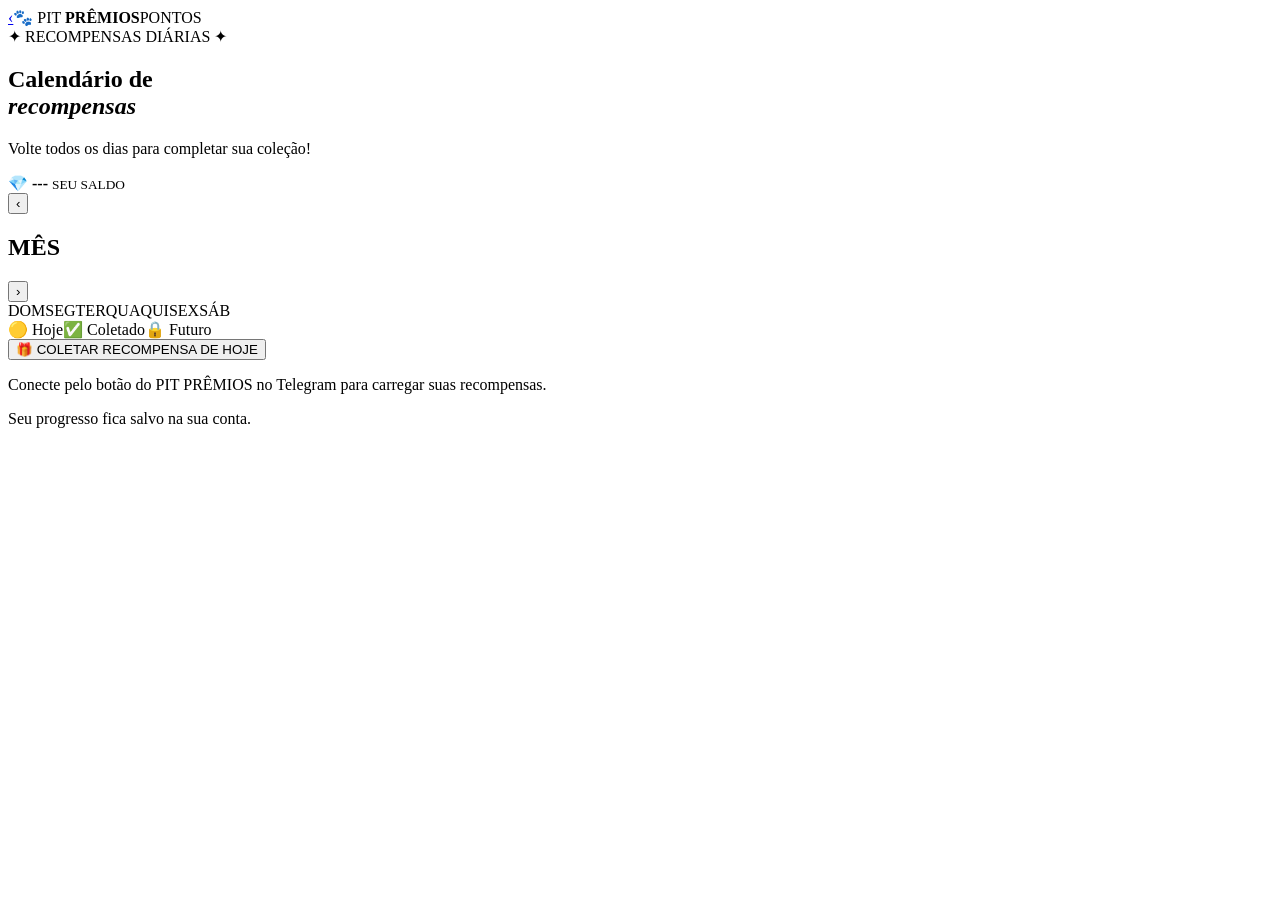
==== miniapps/calendario.html @ 42455ea8 "Adiciona interfaces iniciais das Mini Apps PIT PRÊMIOS" ====
<!doctype html><html lang="pt-BR"><head><meta charset="utf-8"><meta name="viewport" content="width=device-width,initial-scale=1,viewport-fit=cover"><meta name="theme-color" content="#11123d"><title>Calendário • PIT PRÊMIOS</title><link rel="stylesheet" href="assets/style.css"></head><body class="calendar-page"><main class="shell"><header class="top"><a class="back" href="index.html">‹</a><span class="brand">🐾 PIT <b>PRÊMIOS</b></span><span class="pill">PONTOS</span></header><section class="subhero"><div class="eyebrow">✦ RECOMPENSAS DIÁRIAS ✦</div><h1>Calendário de<br><em>recompensas</em></h1><p>Volte todos os dias para completar sua coleção!</p><div class="balance">💎 <strong id="balance">---</strong> <small>SEU SALDO</small></div></section><section class="panel"><div class="month-head"><button id="prev">‹</button><h2 id="month">MÊS</h2><button id="next">›</button></div><div class="weekdays"><span>DOM</span><span>SEG</span><span>TER</span><span>QUA</span><span>QUI</span><span>SEX</span><span>SÁB</span></div><div class="days" id="days"></div><div class="legend"><span>🟡 Hoje</span><span>✅ Coletado</span><span>🔒 Futuro</span></div><button class="primary" id="claim">🎁 COLETAR RECOMPENSA DE HOJE</button><p class="hint" id="status">Conecte pelo botão do PIT PRÊMIOS no Telegram para carregar suas recompensas.</p></section><footer>Seu progresso fica salvo na sua conta.</footer></main><script src="https://telegram.org/js/telegram-web-app.js"></script><script src="assets/app.js"></script><script src="assets/calendar.js"></script></body></html>
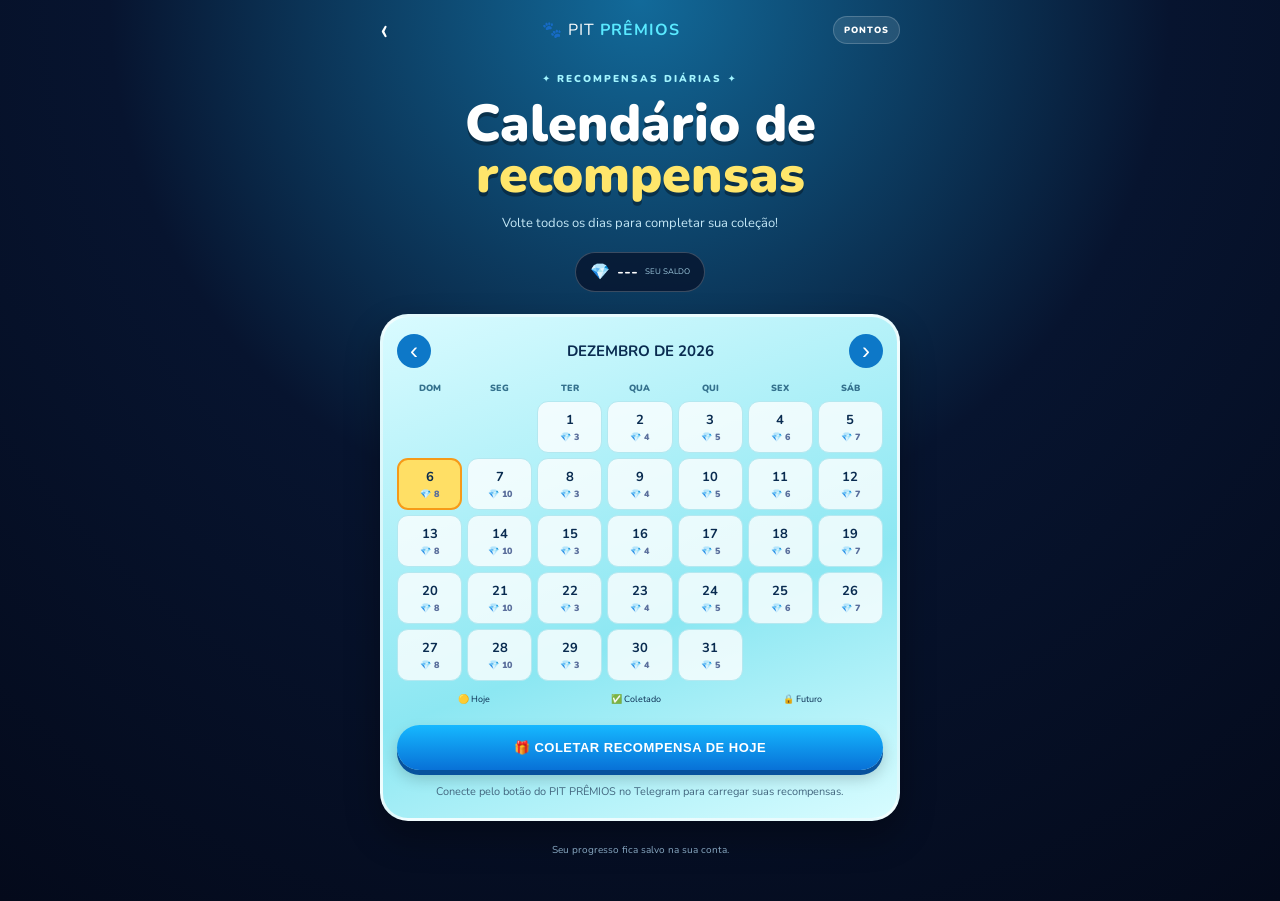
==== commit 83dac6f6: "Carrega configuração da API nas Mini Apps" ====
--- a/miniapps/calendario.html
+++ b/miniapps/calendario.html
@@ -1 +1 @@
-<!doctype html><html lang="pt-BR"><head><meta charset="utf-8"><meta name="viewport" content="width=device-width,initial-scale=1,viewport-fit=cover"><meta name="theme-color" content="#11123d"><title>Calendário • PIT PRÊMIOS</title><link rel="stylesheet" href="assets/style.css"></head><body class="calendar-page"><main class="shell"><header class="top"><a class="back" href="index.html">‹</a><span class="brand">🐾 PIT <b>PRÊMIOS</b></span><span class="pill">PONTOS</span></header><section class="subhero"><div class="eyebrow">✦ RECOMPENSAS DIÁRIAS ✦</div><h1>Calendário de<br><em>recompensas</em></h1><p>Volte todos os dias para completar sua coleção!</p><div class="balance">💎 <strong id="balance">---</strong> <small>SEU SALDO</small></div></section><section class="panel"><div class="month-head"><button id="prev">‹</button><h2 id="month">MÊS</h2><button id="next">›</button></div><div class="weekdays"><span>DOM</span><span>SEG</span><span>TER</span><span>QUA</span><span>QUI</span><span>SEX</span><span>SÁB</span></div><div class="days" id="days"></div><div class="legend"><span>🟡 Hoje</span><span>✅ Coletado</span><span>🔒 Futuro</span></div><button class="primary" id="claim">🎁 COLETAR RECOMPENSA DE HOJE</button><p class="hint" id="status">Conecte pelo botão do PIT PRÊMIOS no Telegram para carregar suas recompensas.</p></section><footer>Seu progresso fica salvo na sua conta.</footer></main><script src="https://telegram.org/js/telegram-web-app.js"></script><script src="assets/app.js"></script><script src="assets/calendar.js"></script></body></html>+<!doctype html><html lang="pt-BR"><head><meta charset="utf-8"><meta name="viewport" content="width=device-width,initial-scale=1,viewport-fit=cover"><meta name="theme-color" content="#11123d"><title>Calendário • PIT PRÊMIOS</title><link rel="stylesheet" href="assets/style.css"></head><body class="calendar-page"><main class="shell"><header class="top"><a class="back" href="index.html">‹</a><span class="brand">🐾 PIT <b>PRÊMIOS</b></span><span class="pill">PONTOS</span></header><section class="subhero"><div class="eyebrow">✦ RECOMPENSAS DIÁRIAS ✦</div><h1>Calendário de<br><em>recompensas</em></h1><p>Volte todos os dias para completar sua coleção!</p><div class="balance">💎 <strong id="balance">---</strong> <small>SEU SALDO</small></div></section><section class="panel"><div class="month-head"><button id="prev">‹</button><h2 id="month">MÊS</h2><button id="next">›</button></div><div class="weekdays"><span>DOM</span><span>SEG</span><span>TER</span><span>QUA</span><span>QUI</span><span>SEX</span><span>SÁB</span></div><div class="days" id="days"></div><div class="legend"><span>🟡 Hoje</span><span>✅ Coletado</span><span>🔒 Futuro</span></div><button class="primary" id="claim">🎁 COLETAR RECOMPENSA DE HOJE</button><p class="hint" id="status">Conecte pelo botão do PIT PRÊMIOS no Telegram para carregar suas recompensas.</p></section><footer>Seu progresso fica salvo na sua conta.</footer></main><script src="https://telegram.org/js/telegram-web-app.js"></script><script src="assets/config.js"></script><script src="assets/app.js"></script><script src="assets/calendar.js"></script></body></html>
--- a/miniapps/assets/style.css
+++ b/miniapps/assets/style.css
@@ -0,0 +1 @@
+@import url('https://fonts.googleapis.com/css2?family=Nunito:wght@400;600;700;800;900&display=swap');:root{font-family:Nunito,system-ui,sans-serif;color:#fff;background:#07142f}*{box-sizing:border-box}body{margin:0;min-height:100vh;background:radial-gradient(circle at 50% 0,#126a9a 0,#07142f 48%,#040a1b 100%);padding:env(safe-area-inset-top) 14px env(safe-area-inset-bottom)}.shell{max-width:520px;margin:auto;min-height:100vh;padding:14px 0 22px}.top{display:flex;align-items:center;justify-content:space-between;gap:10px}.brand{font-size:16px;letter-spacing:1px}.brand b{color:#59e9ff}.pill{font-size:9px;font-weight:900;letter-spacing:1px;background:#ffffff1b;border:1px solid #ffffff30;padding:7px 10px;border-radius:20px}.hero,.subhero{text-align:center;padding:34px 12px 22px}.eyebrow{font-size:10px;font-weight:900;letter-spacing:2px;color:#a3f5ff}.hero h1,.subhero h1{font-size:clamp(34px,10vw,52px);line-height:.98;margin:13px 0;font-weight:900;text-shadow:0 4px 0 #0005}.hero h1 em,.subhero h1 em{font-style:normal;color:#ffe66b}.hero p,.subhero p{color:#c4e7f6;font-size:13px;max-width:310px;margin:10px auto}.hero-art{height:140px;display:flex;align-items:center;justify-content:center;gap:15px;filter:drop-shadow(0 15px 16px #0006)}.chest{font-size:92px;animation:bob 2s ease-in-out infinite}.gem{font-size:36px}.gem-a{transform:rotate(-15deg)}.gem-b{transform:rotate(15deg)}@keyframes bob{50%{transform:translateY(-9px)}}.cards{display:grid;gap:12px}.game-card{position:relative;display:flex;align-items:center;gap:13px;padding:16px 42px 16px 14px;border-radius:20px;color:#fff;text-decoration:none;border:1px solid #ffffff35;box-shadow:0 9px 20px #0004}.calendar{background:linear-gradient(115deg,#1636a5,#6d32ce)}.surprise{background:linear-gradient(115deg,#006c91,#0db8c4)}.wheel{background:linear-gradient(115deg,#5a087c,#c01bba)}.card-icon{font-size:35px;background:#ffffff20;border-radius:15px;padding:12px}.game-card small{font-size:9px;letter-spacing:1px;font-weight:900;color:#b7f6ff}.game-card h2{font-size:17px;margin:2px 0}.game-card p{font-size:11px;color:#e4eaff;margin:0}.arrow{position:absolute;right:15px;font-size:20px}footer{text-align:center;color:#89a9c2;font-size:10px;padding:22px 5px}.back{font-size:32px;color:white;text-decoration:none;line-height:1}.subhero{padding-top:26px}.balance{display:inline-flex;align-items:center;gap:7px;background:#07152dcc;border:1px solid #ffffff35;border-radius:30px;padding:8px 14px;margin-top:10px}.balance strong{font-size:16px}.balance small{font-size:8px;color:#9dc8dc}.panel,.treasure-panel,.wheel-panel{background:linear-gradient(160deg,#d9fbff,#8ce7f2 60%,#d8fcff);color:#092b50;border:3px solid #ffffffa8;border-radius:28px;padding:17px 14px;box-shadow:0 16px 35px #0005}.month-head{display:flex;align-items:center;justify-content:space-between}.month-head h2{font-size:15px;margin:5px}.month-head button{border:0;border-radius:50%;width:34px;height:34px;font-size:24px;background:#0d78c8;color:white}.weekdays,.days{display:grid;grid-template-columns:repeat(7,1fr);gap:5px;text-align:center}.weekdays{font-size:9px;font-weight:900;color:#34718d;margin:14px 0 7px}.day{min-height:52px;border-radius:11px;background:#ffffffc9;display:flex;flex-direction:column;justify-content:center;gap:2px;border:1px solid #b4e8f0}.day b{font-size:13px}.day small{font-size:9px;color:#5b6f9c;font-weight:900}.day.today{background:#ffdf65;border:2px solid #f69a18}.day.empty{background:transparent;border:0}.legend{display:flex;justify-content:space-around;font-size:9px;margin:12px 0}.primary{width:100%;border:0;border-radius:30px;padding:15px 12px;color:white;font-weight:900;font-size:13px;letter-spacing:.5px;background:linear-gradient(#16b8ff,#0871d7);box-shadow:0 5px 0 #07519d,0 8px 16px #0003;margin-top:8px}.primary:disabled{opacity:.5}.hint{font-size:11px;text-align:center;color:#43677f;margin:14px 4px 2px}.surprise-page{background:radial-gradient(circle at 50% 35%,#0ab4d0,#03507a 55%,#031a3a)}.chest-grid{display:grid;grid-template-columns:repeat(3,1fr);gap:13px;padding:14px 4px}.treasure{font-size:42px;border:0;border-radius:18px;background:linear-gradient(145deg,#fff,#94e9ff);box-shadow:0 6px 0 #3199c1;padding:13px 4px}.treasure.selected{background:#ffe982;transform:translateY(-4px);box-shadow:0 10px 0 #d18a1b}.event-note{display:grid;text-align:center;gap:5px;background:#ffffffc9;border-radius:15px;padding:13px;font-size:12px;margin:7px 0}.event-note span{font-size:11px;color:#426b82}.wheel-page{background:radial-gradient(circle at 50% 40%,#7d12a0,#25003e 65%,#090018)}.wheel-panel{background:linear-gradient(160deg,#2c0750,#110a32);color:white;border:2px solid #f54cff}.wheel-wrap{width:min(78vw,330px);aspect-ratio:1;margin:20px auto;position:relative}.wheel{width:100%;height:100%;border-radius:50%;border:9px solid #ff63ed;box-shadow:0 0 0 5px #7414b5,0 0 28px #ff38e9;background:conic-gradient(#e71935 0 45deg,#ffbd22 45deg 90deg,#26a7e8 90deg 135deg,#6cdb38 135deg 180deg,#a22bd7 180deg 225deg,#ff7b19 225deg 270deg,#16c8b8 270deg 315deg,#8736ff 315deg);transition:transform 4s cubic-bezier(.12,.75,.12,1);position:relative}.wheel:before{content:'💎　　 🪙　　 🎁　　 ✨　　 💎　　 🪙　　 🎁　　 ✨';position:absolute;inset:20%;display:grid;place-items:center;text-align:center;font-size:17px;line-height:3}.wheel-center{position:absolute;z-index:2;inset:35%;border-radius:50%;display:grid;place-content:center;text-align:center;background:radial-gradient(#ffec82,#f03a7a 70%);border:5px solid white;box-shadow:0 0 15px #ff7afa;font-weight:900;font-size:17px}.wheel-center small{font-size:8px}.pointer{position:absolute;z-index:4;left:calc(50% - 15px);top:-15px;width:0;height:0;border-left:15px solid transparent;border-right:15px solid transparent;border-bottom:30px solid #ffe76b;filter:drop-shadow(0 2px 3px #000)}.prize-strip{display:flex;justify-content:space-around;color:#f6c9ff;font-size:10px;margin:5px 0 13px}.wheel-panel .hint{color:#d8b5ec}
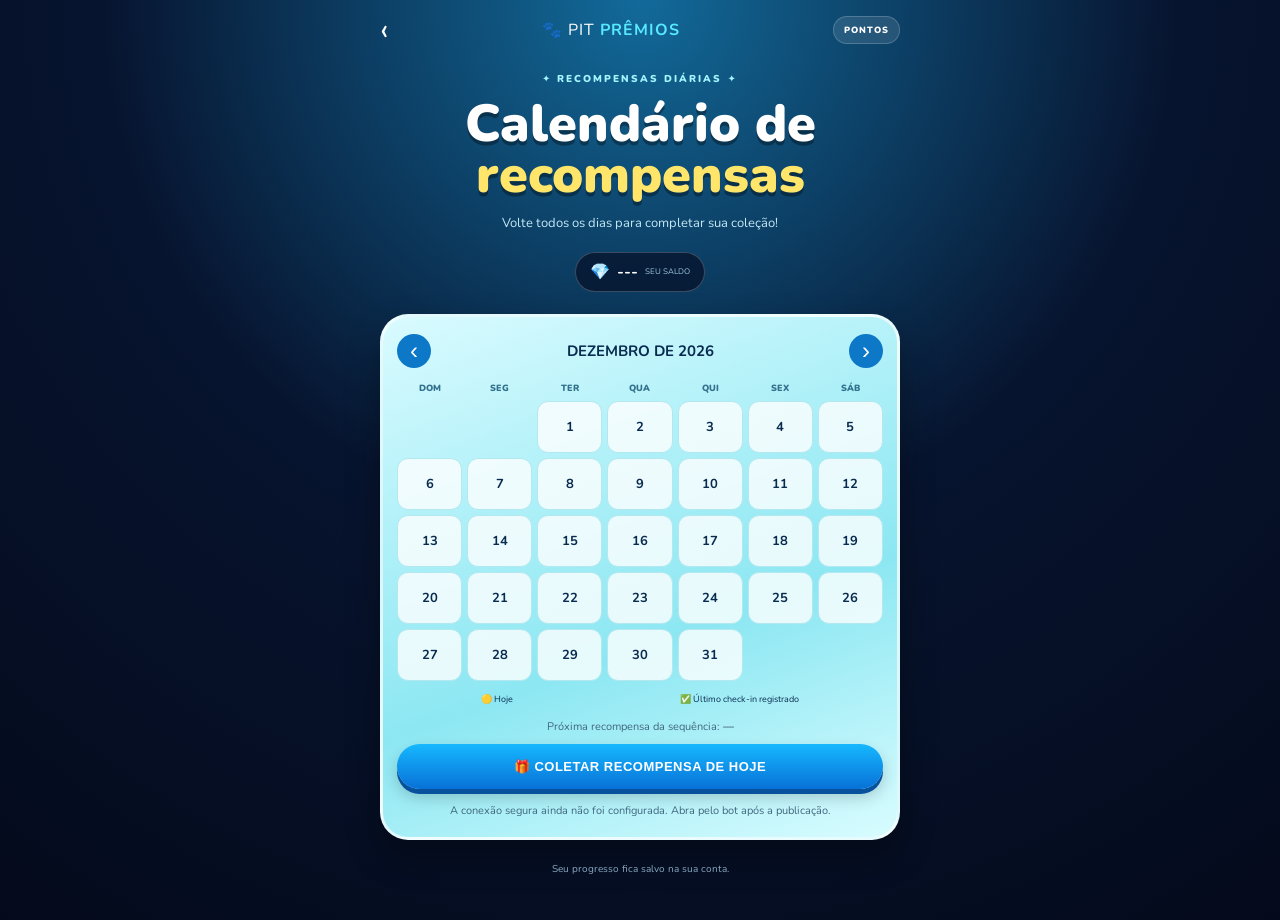
==== commit d47be52a: "Clarify calendar check-in status and next reward" ====
--- a/miniapps/calendario.html
+++ b/miniapps/calendario.html
@@ -1 +1 @@
-<!doctype html><html lang="pt-BR"><head><meta charset="utf-8"><meta name="viewport" content="width=device-width,initial-scale=1,viewport-fit=cover"><meta name="theme-color" content="#11123d"><title>Calendário • PIT PRÊMIOS</title><link rel="stylesheet" href="assets/style.css"></head><body class="calendar-page"><main class="shell"><header class="top"><a class="back" href="index.html">‹</a><span class="brand">🐾 PIT <b>PRÊMIOS</b></span><span class="pill">PONTOS</span></header><section class="subhero"><div class="eyebrow">✦ RECOMPENSAS DIÁRIAS ✦</div><h1>Calendário de<br><em>recompensas</em></h1><p>Volte todos os dias para completar sua coleção!</p><div class="balance">💎 <strong id="balance">---</strong> <small>SEU SALDO</small></div></section><section class="panel"><div class="month-head"><button id="prev">‹</button><h2 id="month">MÊS</h2><button id="next">›</button></div><div class="weekdays"><span>DOM</span><span>SEG</span><span>TER</span><span>QUA</span><span>QUI</span><span>SEX</span><span>SÁB</span></div><div class="days" id="days"></div><div class="legend"><span>🟡 Hoje</span><span>✅ Coletado</span><span>🔒 Futuro</span></div><button class="primary" id="claim">🎁 COLETAR RECOMPENSA DE HOJE</button><p class="hint" id="status">Conecte pelo botão do PIT PRÊMIOS no Telegram para carregar suas recompensas.</p></section><footer>Seu progresso fica salvo na sua conta.</footer></main><script src="https://telegram.org/js/telegram-web-app.js"></script><script src="assets/config.js"></script><script src="assets/app.js"></script><script src="assets/calendar.js"></script></body></html>+<!doctype html><html lang="pt-BR"><head><meta charset="utf-8"><meta name="viewport" content="width=device-width,initial-scale=1,viewport-fit=cover"><meta name="theme-color" content="#11123d"><title>Calendário • PIT PRÊMIOS</title><link rel="stylesheet" href="assets/style.css"></head><body class="calendar-page"><main class="shell"><header class="top"><a class="back" href="index.html">‹</a><span class="brand">🐾 PIT <b>PRÊMIOS</b></span><span class="pill">PONTOS</span></header><section class="subhero"><div class="eyebrow">✦ RECOMPENSAS DIÁRIAS ✦</div><h1>Calendário de<br><em>recompensas</em></h1><p>Volte todos os dias para completar sua coleção!</p><div class="balance">💎 <strong id="balance">---</strong> <small>SEU SALDO</small></div></section><section class="panel"><div class="month-head"><button id="prev">‹</button><h2 id="month">MÊS</h2><button id="next">›</button></div><div class="weekdays"><span>DOM</span><span>SEG</span><span>TER</span><span>QUA</span><span>QUI</span><span>SEX</span><span>SÁB</span></div><div class="days" id="days"></div><div class="legend"><span>🟡 Hoje</span><span>✅ Último check-in registrado</span></div><p class="hint">Próxima recompensa da sequência: <strong id="next-reward">—</strong></p><button class="primary" id="claim">🎁 COLETAR RECOMPENSA DE HOJE</button><p class="hint" id="status">Conecte pelo botão do PIT PRÊMIOS no Telegram para carregar suas recompensas.</p></section><footer>Seu progresso fica salvo na sua conta.</footer></main><script src="https://telegram.org/js/telegram-web-app.js"></script><script src="assets/config.js"></script><script src="assets/app.js"></script><script src="assets/calendar.js"></script></body></html>
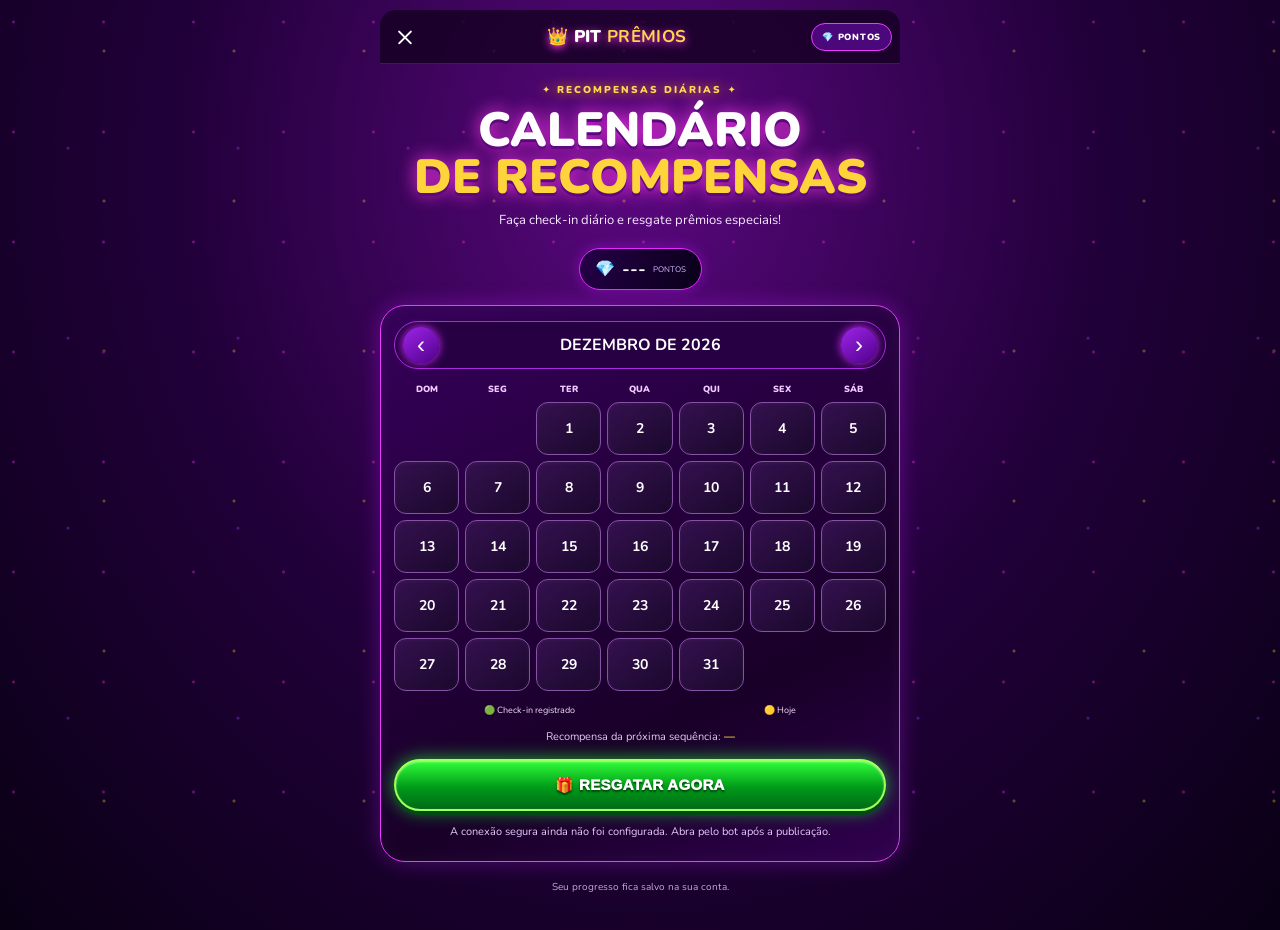
==== commit 2cf43fbb: "Redesenha Mini App Calendário de Recompensas" ====
--- a/miniapps/calendario.html
+++ b/miniapps/calendario.html
@@ -1 +1 @@
-<!doctype html><html lang="pt-BR"><head><meta charset="utf-8"><meta name="viewport" content="width=device-width,initial-scale=1,viewport-fit=cover"><meta name="theme-color" content="#11123d"><title>Calendário • PIT PRÊMIOS</title><link rel="stylesheet" href="assets/style.css"></head><body class="calendar-page"><main class="shell"><header class="top"><a class="back" href="index.html">‹</a><span class="brand">🐾 PIT <b>PRÊMIOS</b></span><span class="pill">PONTOS</span></header><section class="subhero"><div class="eyebrow">✦ RECOMPENSAS DIÁRIAS ✦</div><h1>Calendário de<br><em>recompensas</em></h1><p>Volte todos os dias para completar sua coleção!</p><div class="balance">💎 <strong id="balance">---</strong> <small>SEU SALDO</small></div></section><section class="panel"><div class="month-head"><button id="prev">‹</button><h2 id="month">MÊS</h2><button id="next">›</button></div><div class="weekdays"><span>DOM</span><span>SEG</span><span>TER</span><span>QUA</span><span>QUI</span><span>SEX</span><span>SÁB</span></div><div class="days" id="days"></div><div class="legend"><span>🟡 Hoje</span><span>✅ Último check-in registrado</span></div><p class="hint">Próxima recompensa da sequência: <strong id="next-reward">—</strong></p><button class="primary" id="claim">🎁 COLETAR RECOMPENSA DE HOJE</button><p class="hint" id="status">Conecte pelo botão do PIT PRÊMIOS no Telegram para carregar suas recompensas.</p></section><footer>Seu progresso fica salvo na sua conta.</footer></main><script src="https://telegram.org/js/telegram-web-app.js"></script><script src="assets/config.js"></script><script src="assets/app.js"></script><script src="assets/calendar.js"></script></body></html>+<!doctype html><html lang="pt-BR"><head><meta charset="utf-8"><meta name="viewport" content="width=device-width,initial-scale=1,viewport-fit=cover"><meta name="theme-color" content="#24003d"><title>Calendário de Recompensas • PIT PRÊMIOS</title><link rel="stylesheet" href="assets/style.css"></head><body class="calendar-page"><main class="shell"><header class="top"><a class="back" href="index.html">×</a><span class="brand">👑 PIT <b>PRÊMIOS</b></span><span class="pill">💎 PONTOS</span></header><section class="subhero"><div class="eyebrow">✦ RECOMPENSAS DIÁRIAS ✦</div><h1>Calendário<br><em>de recompensas</em></h1><p>Faça check-in diário e resgate prêmios especiais!</p><div class="balance">💎 <strong id="balance">---</strong> <small>PONTOS</small></div></section><section class="panel"><div class="month-head"><button id="prev">‹</button><h2 id="month">MÊS</h2><button id="next">›</button></div><div class="weekdays"><span>DOM</span><span>SEG</span><span>TER</span><span>QUA</span><span>QUI</span><span>SEX</span><span>SÁB</span></div><div class="days" id="days"></div><div class="legend"><span>🟢 Check-in registrado</span><span>🟡 Hoje</span></div><p class="hint">Recompensa da próxima sequência: <strong id="next-reward">—</strong></p><button class="primary" id="claim">🎁 RESGATAR AGORA</button><p class="hint" id="status">Entre pelo botão do PIT PRÊMIOS no Telegram para carregar suas recompensas.</p></section><footer>Seu progresso fica salvo na sua conta.</footer></main><script src="https://telegram.org/js/telegram-web-app.js"></script><script src="assets/config.js"></script><script src="assets/app.js"></script><script src="assets/calendar.js"></script></body></html>
--- a/miniapps/assets/style.css
+++ b/miniapps/assets/style.css
@@ -1 +1,23 @@
-@import url('https://fonts.googleapis.com/css2?family=Nunito:wght@400;600;700;800;900&display=swap');:root{font-family:Nunito,system-ui,sans-serif;color:#fff;background:#07142f}*{box-sizing:border-box}body{margin:0;min-height:100vh;background:radial-gradient(circle at 50% 0,#126a9a 0,#07142f 48%,#040a1b 100%);padding:env(safe-area-inset-top) 14px env(safe-area-inset-bottom)}.shell{max-width:520px;margin:auto;min-height:100vh;padding:14px 0 22px}.top{display:flex;align-items:center;justify-content:space-between;gap:10px}.brand{font-size:16px;letter-spacing:1px}.brand b{color:#59e9ff}.pill{font-size:9px;font-weight:900;letter-spacing:1px;background:#ffffff1b;border:1px solid #ffffff30;padding:7px 10px;border-radius:20px}.hero,.subhero{text-align:center;padding:34px 12px 22px}.eyebrow{font-size:10px;font-weight:900;letter-spacing:2px;color:#a3f5ff}.hero h1,.subhero h1{font-size:clamp(34px,10vw,52px);line-height:.98;margin:13px 0;font-weight:900;text-shadow:0 4px 0 #0005}.hero h1 em,.subhero h1 em{font-style:normal;color:#ffe66b}.hero p,.subhero p{color:#c4e7f6;font-size:13px;max-width:310px;margin:10px auto}.hero-art{height:140px;display:flex;align-items:center;justify-content:center;gap:15px;filter:drop-shadow(0 15px 16px #0006)}.chest{font-size:92px;animation:bob 2s ease-in-out infinite}.gem{font-size:36px}.gem-a{transform:rotate(-15deg)}.gem-b{transform:rotate(15deg)}@keyframes bob{50%{transform:translateY(-9px)}}.cards{display:grid;gap:12px}.game-card{position:relative;display:flex;align-items:center;gap:13px;padding:16px 42px 16px 14px;border-radius:20px;color:#fff;text-decoration:none;border:1px solid #ffffff35;box-shadow:0 9px 20px #0004}.calendar{background:linear-gradient(115deg,#1636a5,#6d32ce)}.surprise{background:linear-gradient(115deg,#006c91,#0db8c4)}.wheel{background:linear-gradient(115deg,#5a087c,#c01bba)}.card-icon{font-size:35px;background:#ffffff20;border-radius:15px;padding:12px}.game-card small{font-size:9px;letter-spacing:1px;font-weight:900;color:#b7f6ff}.game-card h2{font-size:17px;margin:2px 0}.game-card p{font-size:11px;color:#e4eaff;margin:0}.arrow{position:absolute;right:15px;font-size:20px}footer{text-align:center;color:#89a9c2;font-size:10px;padding:22px 5px}.back{font-size:32px;color:white;text-decoration:none;line-height:1}.subhero{padding-top:26px}.balance{display:inline-flex;align-items:center;gap:7px;background:#07152dcc;border:1px solid #ffffff35;border-radius:30px;padding:8px 14px;margin-top:10px}.balance strong{font-size:16px}.balance small{font-size:8px;color:#9dc8dc}.panel,.treasure-panel,.wheel-panel{background:linear-gradient(160deg,#d9fbff,#8ce7f2 60%,#d8fcff);color:#092b50;border:3px solid #ffffffa8;border-radius:28px;padding:17px 14px;box-shadow:0 16px 35px #0005}.month-head{display:flex;align-items:center;justify-content:space-between}.month-head h2{font-size:15px;margin:5px}.month-head button{border:0;border-radius:50%;width:34px;height:34px;font-size:24px;background:#0d78c8;color:white}.weekdays,.days{display:grid;grid-template-columns:repeat(7,1fr);gap:5px;text-align:center}.weekdays{font-size:9px;font-weight:900;color:#34718d;margin:14px 0 7px}.day{min-height:52px;border-radius:11px;background:#ffffffc9;display:flex;flex-direction:column;justify-content:center;gap:2px;border:1px solid #b4e8f0}.day b{font-size:13px}.day small{font-size:9px;color:#5b6f9c;font-weight:900}.day.today{background:#ffdf65;border:2px solid #f69a18}.day.empty{background:transparent;border:0}.legend{display:flex;justify-content:space-around;font-size:9px;margin:12px 0}.primary{width:100%;border:0;border-radius:30px;padding:15px 12px;color:white;font-weight:900;font-size:13px;letter-spacing:.5px;background:linear-gradient(#16b8ff,#0871d7);box-shadow:0 5px 0 #07519d,0 8px 16px #0003;margin-top:8px}.primary:disabled{opacity:.5}.hint{font-size:11px;text-align:center;color:#43677f;margin:14px 4px 2px}.surprise-page{background:radial-gradient(circle at 50% 35%,#0ab4d0,#03507a 55%,#031a3a)}.chest-grid{display:grid;grid-template-columns:repeat(3,1fr);gap:13px;padding:14px 4px}.treasure{font-size:42px;border:0;border-radius:18px;background:linear-gradient(145deg,#fff,#94e9ff);box-shadow:0 6px 0 #3199c1;padding:13px 4px}.treasure.selected{background:#ffe982;transform:translateY(-4px);box-shadow:0 10px 0 #d18a1b}.event-note{display:grid;text-align:center;gap:5px;background:#ffffffc9;border-radius:15px;padding:13px;font-size:12px;margin:7px 0}.event-note span{font-size:11px;color:#426b82}.wheel-page{background:radial-gradient(circle at 50% 40%,#7d12a0,#25003e 65%,#090018)}.wheel-panel{background:linear-gradient(160deg,#2c0750,#110a32);color:white;border:2px solid #f54cff}.wheel-wrap{width:min(78vw,330px);aspect-ratio:1;margin:20px auto;position:relative}.wheel{width:100%;height:100%;border-radius:50%;border:9px solid #ff63ed;box-shadow:0 0 0 5px #7414b5,0 0 28px #ff38e9;background:conic-gradient(#e71935 0 45deg,#ffbd22 45deg 90deg,#26a7e8 90deg 135deg,#6cdb38 135deg 180deg,#a22bd7 180deg 225deg,#ff7b19 225deg 270deg,#16c8b8 270deg 315deg,#8736ff 315deg);transition:transform 4s cubic-bezier(.12,.75,.12,1);position:relative}.wheel:before{content:'💎　　 🪙　　 🎁　　 ✨　　 💎　　 🪙　　 🎁　　 ✨';position:absolute;inset:20%;display:grid;place-items:center;text-align:center;font-size:17px;line-height:3}.wheel-center{position:absolute;z-index:2;inset:35%;border-radius:50%;display:grid;place-content:center;text-align:center;background:radial-gradient(#ffec82,#f03a7a 70%);border:5px solid white;box-shadow:0 0 15px #ff7afa;font-weight:900;font-size:17px}.wheel-center small{font-size:8px}.pointer{position:absolute;z-index:4;left:calc(50% - 15px);top:-15px;width:0;height:0;border-left:15px solid transparent;border-right:15px solid transparent;border-bottom:30px solid #ffe76b;filter:drop-shadow(0 2px 3px #000)}.prize-strip{display:flex;justify-content:space-around;color:#f6c9ff;font-size:10px;margin:5px 0 13px}.wheel-panel .hint{color:#d8b5ec}+@import url('https://fonts.googleapis.com/css2?family=Nunito:wght@400;600;700;800;900&display=swap');
+:root{font-family:Nunito,system-ui,sans-serif;color:#fff;background:#10001f;--purple:#24003d;--violet:#8b16d4;--pink:#ff35ed;--gold:#ffd43b;--gold2:#ff8a00;--green:#10df24;--green2:#008d1c}
+*{box-sizing:border-box}html{min-height:100%;background:#10001f}body{margin:0;min-height:100vh;padding:env(safe-area-inset-top) 12px env(safe-area-inset-bottom);background:radial-gradient(ellipse at 50% 20%,#4b0876 0,#21003a 45%,#090014 100%);overflow-x:hidden}
+body:before{content:"";position:fixed;inset:0;pointer-events:none;opacity:.34;background:radial-gradient(circle at 15% 20%,#ff36ef 0 1px,transparent 2px),radial-gradient(circle at 80% 34%,#ffcf38 0 1px,transparent 2px),radial-gradient(circle at 40% 78%,#b53cff 0 1px,transparent 2px);background-size:90px 110px,130px 150px,170px 190px}
+.shell{position:relative;z-index:1;max-width:520px;margin:auto;min-height:100vh;padding:10px 0 18px}
+.top{height:54px;display:flex;align-items:center;justify-content:space-between;gap:9px;padding:0 8px;border-bottom:1px solid #a52cff55;background:#140021cc;border-radius:16px 16px 0 0}
+.brand{font-size:17px;font-weight:1000;letter-spacing:.3px;color:#fff;text-shadow:0 2px 9px #ff38e9}.brand b{color:#ffd84a}.pill{font-size:9px;font-weight:900;letter-spacing:.7px;background:#4b087b;border:1px solid #e93cff;border-radius:22px;padding:7px 10px;color:#fff}
+.back{font-size:30px;color:#fff;text-decoration:none;line-height:1;padding:0 8px}
+.hero,.subhero{text-align:center;padding:25px 10px 16px}.eyebrow{font-size:10px;font-weight:900;letter-spacing:2px;color:#ffdc55;text-shadow:0 0 12px #ff9d00}
+.hero h1,.subhero h1{font-size:clamp(33px,9vw,48px);line-height:.98;margin:10px 0;font-weight:1000;text-transform:uppercase;text-shadow:0 3px 0 #5b087d,0 0 18px #ff39ed}.hero h1 em,.subhero h1 em{font-style:normal;color:#ffd43b;display:inline-block}
+.hero p,.subhero p{color:#f6e9ff;font-size:13px;max-width:340px;margin:9px auto}
+.hero-art{height:140px;display:flex;align-items:center;justify-content:center;gap:15px;filter:drop-shadow(0 12px 18px #0009)}.chest{font-size:90px;animation:bob 2s ease-in-out infinite}.gem{font-size:35px}.gem-a{transform:rotate(-15deg)}.gem-b{transform:rotate(15deg)}@keyframes bob{50%{transform:translateY(-9px)}}
+.cards{display:grid;gap:12px}.game-card{display:flex;align-items:center;gap:13px;padding:15px 40px 15px 13px;border-radius:18px;color:#fff;text-decoration:none;border:1px solid #e33cff;box-shadow:0 0 15px #c31cff66,inset 0 0 15px #ffffff10}.calendar,.surprise,.wheel-card{background:linear-gradient(135deg,#41006b,#170027 70%,#6d0c99)}.card-icon{font-size:34px;background:#6e159b;border:1px solid #f34cff;border-radius:15px;padding:10px;box-shadow:0 0 12px #ed2cff}.game-card small{font-size:9px;letter-spacing:1px;font-weight:900;color:#ffdc59}.game-card h2{font-size:17px;margin:2px 0}.game-card p{font-size:11px;color:#e9d8ff;margin:0}.arrow{position:absolute;right:15px;font-size:20px}footer{text-align:center;color:#c9a5df;font-size:10px;padding:18px 5px}
+.subhero{padding:19px 8px 15px}.balance{display:inline-flex;align-items:center;gap:7px;background:linear-gradient(110deg,#250047,#090019);border:1px solid #e52bff;border-radius:28px;padding:8px 15px;margin-top:10px;box-shadow:0 0 14px #b817f477}.balance strong{font-size:18px;color:#fff}.balance small{font-size:8px;color:#d8baff}
+.panel,.treasure-panel,.wheel-panel{background:linear-gradient(155deg,#36005a,#180027 70%,#30004f);color:#fff;border:1px solid #e83cff;border-radius:25px;padding:15px 13px;box-shadow:0 0 22px #c321ff55,inset 0 0 18px #ffffff0a}
+.month-head{display:flex;align-items:center;justify-content:space-between;gap:8px;background:#270044;border:1px solid #a82bdf;border-radius:30px;padding:5px 8px;margin-bottom:14px}.month-head h2{font-size:16px;margin:5px;text-transform:capitalize;color:#fff}.month-head button{border:0;border-radius:50%;width:36px;height:36px;font-size:24px;background:linear-gradient(145deg,#9d25e9,#51008b);color:white;box-shadow:0 0 10px #d52cff}
+.weekdays,.days{display:grid;grid-template-columns:repeat(7,minmax(0,1fr));gap:6px;text-align:center}.weekdays{font-size:9px;font-weight:900;color:#f3caff;margin:10px 0 7px}.day{min-height:53px;border-radius:12px;background:linear-gradient(145deg,#35104f,#1a092c);display:flex;flex-direction:column;justify-content:center;gap:3px;border:1px solid #8652a5;color:#fff;box-shadow:inset 0 1px 5px #ffffff0c}.day b{font-size:14px}.day small{font-size:9px;color:#ffd64a;font-weight:900}.day.today{border:2px solid #ffce24;box-shadow:0 0 12px #ffb900;background:linear-gradient(145deg,#8b3900,#3e124a)}.day.empty{background:transparent;border:0;box-shadow:none}.day.collected{background:linear-gradient(145deg,#11b62c,#075d18);border:1px solid #62ff5d;color:#fff}.day.today.collected{background:linear-gradient(145deg,#ffb900,#a24b00);border:2px solid #fff06a}.legend{display:flex;justify-content:space-around;gap:8px;flex-wrap:wrap;font-size:9px;margin:13px 0;color:#f1dfff}.hint{font-size:11px;text-align:center;color:#e3c8f7;margin:13px 4px 7px}.hint strong{color:#ffdb42}
+.primary{width:100%;border:2px solid #a5ff5a;border-radius:32px;padding:15px 12px;color:white;font-weight:1000;font-size:15px;letter-spacing:.3px;background:linear-gradient(180deg,#30ff39,#009b19 55%,#006a16);box-shadow:0 4px 0 #004b13,0 0 18px #20ff35aa,inset 0 1px 2px #ffffff88;margin-top:8px;text-shadow:0 2px 2px #00450a}.primary:disabled{opacity:.55;filter:grayscale(.3)}
+.calendar-page{background:radial-gradient(ellipse at 50% 18%,#5a087e,#22003b 50%,#090014)}.surprise-page{background:radial-gradient(ellipse at 50% 30%,#68009a,#25003f 56%,#090014)}.chest-grid{display:grid;grid-template-columns:repeat(3,1fr);gap:12px;padding:12px 2px}.treasure{font-size:48px;min-height:108px;border:1px solid #ffcb43;border-radius:17px;background:linear-gradient(145deg,#6a1aa2,#23003c 65%,#9d4a00);box-shadow:0 5px 0 #5b1b80,0 0 14px #ff9f20aa;padding:10px 4px;transition:transform .18s,filter .18s}.treasure:after{content:"BAÚ";display:block;font-size:10px;font-weight:900;color:#ffe16a;letter-spacing:1px}.treasure.selected{background:linear-gradient(145deg,#ffd84b,#a94400);transform:translateY(-5px);box-shadow:0 8px 0 #783100,0 0 22px #ffcf36}
+.event-note{display:grid;text-align:center;gap:6px;background:linear-gradient(145deg,#35005b,#170027);border:1px solid #d934ff;border-radius:17px;padding:14px;font-size:13px;margin:9px 0;color:#fff}.event-note b{color:#ffdf52}.event-note span{font-size:11px;color:#ead5ff}
+.wheel-page{background:radial-gradient(ellipse at 50% 38%,#650092,#23003d 65%,#090014)}.wheel-panel{background:linear-gradient(160deg,#350052,#130020);color:white;border:1px solid #ed35ff}.wheel-wrap{width:min(82vw,350px);aspect-ratio:1;margin:22px auto 18px;position:relative;padding:7px;border-radius:50%;background:linear-gradient(135deg,#fff080,#ff8b00,#ffde48);box-shadow:0 0 0 3px #ff39e9,0 0 25px #ff35e8,0 0 55px #9b1aff}.wheel{width:100%;height:100%;border-radius:50%;border:5px solid #ffd64a;box-shadow:inset 0 0 0 3px #ff8a00,0 0 0 2px #fff2a0;background:conic-gradient(#a900c8 0 45deg,#ffb400 45deg 90deg,#ff243e 90deg 135deg,#ff7a00 135deg 180deg,#14bde8 180deg 225deg,#20c82d 225deg 270deg,#ff6a00 270deg 315deg,#7b16c8 315deg);transition:transform 4s cubic-bezier(.12,.75,.12,1);position:relative}.wheel:before{content:"";position:absolute;inset:0;border-radius:50%;background:repeating-conic-gradient(from 0deg,#fff9 0 1deg,transparent 1deg 45deg);opacity:.25}.wheel-center{position:absolute;z-index:2;inset:34%;border-radius:50%;display:grid;place-content:center;text-align:center;background:radial-gradient(#ffed7b,#ff9800 55%,#8b00bd);border:5px solid #fff1a1;box-shadow:0 0 0 3px #ff37e8,0 0 22px #ff8c00;font-weight:1000;font-size:20px;color:#fff;text-shadow:0 2px 3px #650044}.wheel-center small{font-size:10px}.pointer{position:absolute;z-index:4;left:calc(50% - 17px);top:-13px;width:0;height:0;border-left:17px solid transparent;border-right:17px solid transparent;border-bottom:35px solid #ffdf36;filter:drop-shadow(0 3px 4px #000);transform:rotate(180deg)}
+.prize-strip{display:flex;justify-content:space-around;color:#ffe4ff;font-size:10px;margin:7px 0 13px}.wheel-panel .hint{color:#e6c8fa}
+@media(max-width:360px){.day{min-height:46px}.day b{font-size:12px}.chest-grid{gap:8px}.treasure{min-height:96px;font-size:42px}.subhero h1{font-size:34px}}
